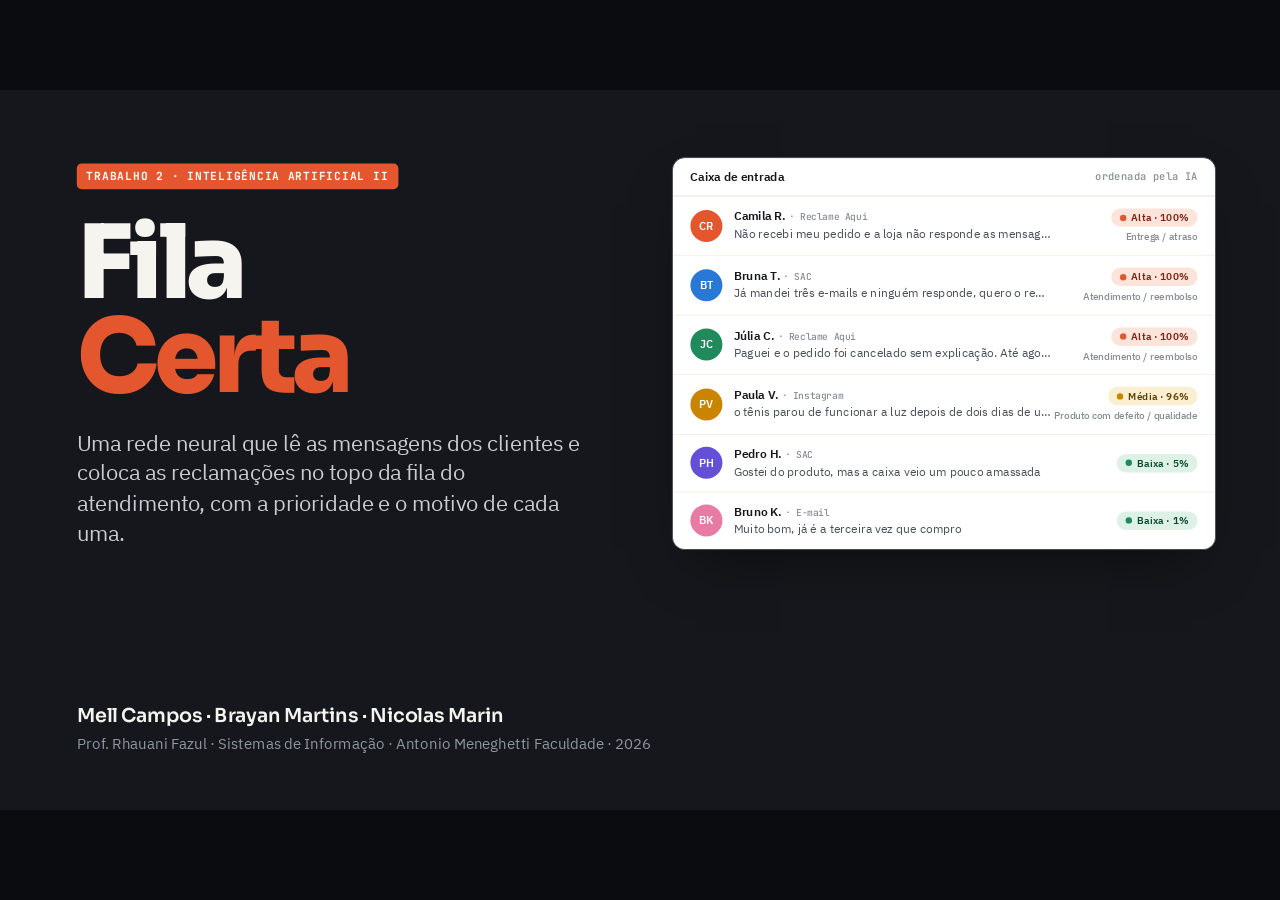
==== docs/Apresentacao_Fila_Certa.html @ 3fd7c7b4 "Tema 2: Fila Certa, triagem de reclamações de clientes com rede neural - Dados da Olist: limpeza, ED" ====
<!doctype html>
<html lang="pt-BR">
<head>
<meta charset="utf-8">
<meta name="viewport" content="width=device-width, initial-scale=1">
<title>Fila Certa - Trabalho 2 de IA II</title>
<style>
@font-face{font-family:"Sora";src:url([data-uri]) format("woff2");font-weight:400;font-style:normal;font-display:block}
@font-face{font-family:"Sora";src:url([data-uri]) format("woff2");font-weight:600;font-style:normal;font-display:block}
@font-face{font-family:"Sora";src:url([data-uri]) format("woff2");font-weight:700;font-style:normal;font-display:block}
@font-face{font-family:"Sora";src:url([data-uri]) format("woff2");font-weight:800;font-style:normal;font-display:block}
@font-face{font-family:"IBM Plex Sans";src:url([data-uri]) format("woff2");font-weight:400;font-style:normal;font-display:block}
@font-face{font-family:"IBM Plex Sans";src:url([data-uri]) format("woff2");font-weight:500;font-style:normal;font-display:block}
@font-face{font-family:"IBM Plex Sans";src:url([data-uri]) format("woff2");font-weight:600;font-style:normal;font-display:block}
@font-face{font-family:"JetBrains Mono";src:url([data-uri]) format("woff2");font-weight:500;font-style:normal;font-display:block}
@font-face{font-family:"JetBrains Mono";src:url([data-uri]) format("woff2");font-weight:700;font-style:normal;font-display:block}
:root{
  --bg:#F6F4EF;--card:#FFFFFF;--soft:#EDEAE3;--line:#E0DCD3;
  --ink:#15171C;--ink2:#1F2229;--ink3:#2E323A;--body:#4A4F57;--muted:#878C95;--onink:#F6F4EF;--mutedink:#9097A1;
  --coral:#E4572E;--coralbg:#FCE4DB;--coralink:#7A2410;
  --green:#1F8A5B;--greenbg:#DDF1E6;--greenink:#0C4A30;
  --amber:#C98500;--amberbg:#FBEFD2;--amberink:#5E3E00;
  --blue:#2A78D6;
  --head:"Sora",system-ui,sans-serif;--txt:"IBM Plex Sans",system-ui,sans-serif;--mono:"JetBrains Mono",ui-monospace,monospace;
}
*{box-sizing:border-box;margin:0;padding:0}
html,body{height:100%;background:#0B0C0F;overflow:hidden}
body{font-family:var(--txt);color:var(--ink);-webkit-font-smoothing:antialiased;cursor:default;user-select:none}
#stage{position:absolute;left:50%;top:50%;width:1600px;height:900px;transform-origin:center center}
.slide{position:absolute;inset:0;background:var(--bg);padding:66px 96px 0 96px;opacity:0;visibility:hidden;transition:opacity .3s ease,visibility 0s linear .3s;overflow:hidden}
.slide.on{opacity:1;visibility:visible;transition:opacity .3s ease}
.slide.dark{background:var(--ink);color:var(--onink)}
#bar{position:absolute;left:0;bottom:0;height:6px;z-index:6;transition:width .35s ease;background:var(--coral)}
#black{position:fixed;inset:0;background:#000;z-index:50;display:none}
#black.on{display:block}
#cron{position:absolute;right:22px;top:18px;z-index:7;font:600 13px/1 var(--mono);color:var(--muted);opacity:0;transition:opacity .3s}
#cron.on{opacity:.75} #cron.esc{color:var(--mutedink)} #cron.am{color:var(--coral);opacity:1}

.hdr{display:flex;align-items:center;gap:14px}
.sg{display:inline-grid;place-items:center;height:34px;padding:0 12px;border-radius:17px;background:var(--ink);color:var(--onink);font:700 15px/1 var(--mono)}
.dark .sg{background:var(--coral);color:#fff}
.kk{font:600 15px/1 var(--txt);letter-spacing:.18em;text-transform:uppercase;color:var(--muted)}
.dark .kk{color:var(--mutedink)}
.t{font:700 54px/1.08 var(--head);letter-spacing:-.03em;margin-top:20px;max-width:1380px}
.t em{font-style:normal;color:var(--coral)}
.sub{font:400 23px/1.45 var(--txt);color:var(--body);margin-top:14px;max-width:1200px}
.dark .sub{color:#C9CDD3}
.ft{position:absolute;left:96px;right:96px;bottom:24px;display:flex;justify-content:space-between;align-items:center;font:500 14px/1 var(--txt);color:var(--muted)}
.dark .ft{color:var(--mutedink)}
.ft .n{font:700 14px/1 var(--mono);color:var(--body)}
.dark .ft .n{color:#C5CBD3}
.ft .fala{display:inline-flex;align-items:center;gap:8px;margin-right:14px;padding:6px 10px 6px 8px;border-radius:6px;border:1px solid var(--line);color:var(--body);font:600 12px/1 var(--mono);letter-spacing:.06em;text-transform:uppercase}
.ft .fala i{width:8px;height:8px;border-radius:50%;background:var(--coral)}
.dark .ft .fala{border-color:var(--ink3);color:#C5CBD3}
.src{font:400 14px/1.4 var(--txt);color:var(--muted)}
.card{background:var(--card);border:1px solid var(--line);border-radius:14px;padding:26px 28px}
.pill{display:inline-flex;align-items:center;gap:6px;padding:5px 11px;border-radius:12px;font:600 13px/1 var(--txt);white-space:nowrap}
.p-alta{background:var(--coralbg);color:var(--coralink)} .p-media{background:var(--amberbg);color:var(--amberink)} .p-baixa{background:var(--greenbg);color:var(--greenink)}
.dot{width:8px;height:8px;border-radius:50%;display:inline-block}
.p-alta .dot{background:var(--coral)} .p-media .dot{background:var(--amber)} .p-baixa .dot{background:var(--green)}
.browser{border-radius:12px;background:#fff;border:1px solid var(--line);overflow:hidden;box-shadow:0 24px 50px -26px rgba(21,23,28,.5)}
.browser .bb{height:32px;background:var(--soft);display:flex;align-items:center;gap:7px;padding:0 12px;border-bottom:1px solid var(--line)}
.browser .bb i{width:10px;height:10px;border-radius:50%;background:#CBC6BC}
.browser .bb span{margin-left:12px;flex:1;max-width:300px;height:20px;border-radius:5px;background:#fff;font:500 11px/20px var(--mono);color:var(--muted);padding-left:9px}
.browser .vp{position:relative;background:#fff}
.browser .vp img{position:absolute;inset:0;width:100%;height:100%;object-fit:cover;object-position:top left;display:block;transition:opacity .25s}
.dark .browser{border-color:#2D333B;box-shadow:0 30px 70px -20px rgba(0,0,0,.8)}
.dark .browser .bb{background:#1E2329;border-color:#2D333B}
.dark .browser .bb i{background:#3D444D}
.dark .browser .bb span{background:#14181D;color:#8A929D}

/* caixa de entrada (capa e problema) */
.inbox{background:#fff;border-radius:16px;border:1px solid var(--line);overflow:hidden;box-shadow:0 30px 70px -30px rgba(0,0,0,.55)}
.dark .inbox{border-color:#2D333B}
.inbox .top{display:flex;justify-content:space-between;align-items:center;padding:16px 22px;border-bottom:1px solid var(--line);font:600 15px/1 var(--txt);color:var(--ink)}
.inbox .top span{font:500 13px/1 var(--mono);color:var(--muted)}
.msg{display:grid;grid-template-columns:40px minmax(0,1fr) 170px;gap:14px;align-items:center;padding:15px 22px;border-bottom:1px solid #F0EDE7;color:var(--ink)}
.msg:last-child{border-bottom:0}
.av{width:40px;height:40px;border-radius:50%;display:grid;place-items:center;font:700 14px/1 var(--txt);color:#fff}
.msg b{display:block;font:600 15px/1.2 var(--txt)}
.msg p{font:400 15px/1.35 var(--txt);color:var(--body);margin-top:3px;white-space:nowrap;overflow:hidden;text-overflow:ellipsis;max-width:400px}
.msg small{font:500 12px/1 var(--mono);color:var(--muted)}
.msg .tags{display:flex;flex-direction:column;align-items:flex-end;gap:6px}
.msg .mot{font:500 12px/1.2 var(--txt);color:var(--muted);white-space:nowrap}

/* capa */
#s-capa{padding:0}
.capa{display:grid;grid-template-columns:1fr 760px;height:100%}
.capa .esq{padding:92px 0 0 96px;position:relative}
.capa .tag{display:inline-flex;font:600 14px/1 var(--mono);letter-spacing:.12em;text-transform:uppercase;color:#fff;background:var(--coral);padding:9px 12px;border-radius:6px}
.capa h1{font:800 128px/.92 var(--head);letter-spacing:-.05em;margin-top:34px}
.capa h1 span{color:var(--coral)}
.capa .tit{font:400 27px/1.4 var(--txt);color:#C9CDD3;margin-top:28px;max-width:640px}
.capa .meta{position:absolute;left:96px;bottom:70px;display:grid;gap:9px;font:400 19px/1.3 var(--txt);color:var(--mutedink)}
.capa .meta b{font:600 24px/1.2 var(--head);color:var(--onink);letter-spacing:-.01em}
.capa .dir{padding:84px 80px 0 0}

/* problema */
.prob{display:grid;grid-template-columns:1fr 520px;gap:34px;margin-top:30px}
.big{display:grid;grid-template-columns:1fr 1fr;gap:16px}
.bign{border-radius:14px;padding:20px 26px}
.bign small{font:600 14px/1 var(--mono);letter-spacing:.1em;text-transform:uppercase}
.bign b{display:block;font:700 72px/.95 var(--head);letter-spacing:-.05em;margin-top:12px}
.bign span{display:block;font:400 18px/1.4 var(--txt);margin-top:8px}
.bign.ok{background:var(--card);border:1px solid var(--line)} .bign.ok small{color:var(--green)} .bign.ok span{color:var(--body)}
.bign.ruim{background:var(--ink);color:var(--onink)} .bign.ruim small{color:#FF9A7A} .bign.ruim b{color:#FF7A52} .bign.ruim span{color:#C9CDD3}
.dores{display:grid;gap:10px;margin-top:12px}
.dores .r{display:grid;grid-template-columns:44px 1fr;gap:14px;align-items:start;background:var(--card);border:1px solid var(--line);border-radius:12px;padding:13px 20px}
.dores .r i{font:700 22px/1 var(--mono);font-style:normal;color:#C4BEB2;padding-top:3px}
.dores .r b{display:block;font:600 22px/1.2 var(--head);letter-spacing:-.01em}
.dores .r span{display:block;font:400 17px/1.35 var(--txt);color:var(--body);margin-top:3px}

/* solucao */
.sol{display:grid;grid-template-columns:repeat(4,1fr);gap:16px;margin-top:44px}
.sol .s{background:var(--card);border:1px solid var(--line);border-radius:14px;padding:26px 24px 28px;position:relative}
.sol .s small{font:700 14px/1 var(--mono);color:var(--coral)}
.sol .s b{display:block;font:700 28px/1.12 var(--head);letter-spacing:-.02em;margin-top:14px}
.sol .s span{display:block;font:400 18px/1.4 var(--txt);color:var(--body);margin-top:10px}
.sol .s .ex{margin-top:16px;font:500 15px/1.3 var(--mono);color:var(--ink);background:var(--soft);border-radius:8px;padding:10px 12px}
.proxy{margin-top:22px;display:grid;grid-template-columns:auto 1fr;gap:26px;align-items:center;background:var(--ink);color:var(--onink);border-radius:14px;padding:26px 32px}
.proxy small{font:600 13px/1.2 var(--mono);letter-spacing:.12em;text-transform:uppercase;color:#FF9A7A;max-width:190px;display:block}
.proxy p{font:400 21px/1.45 var(--txt);color:#D6D9DE}
.proxy p strong{color:#fff;font-weight:600}

/* como funciona */
.flow{display:grid;grid-template-columns:repeat(5,1fr);gap:0;margin-top:40px;align-items:stretch}
.flow .f{background:var(--card);border:1px solid var(--line);border-radius:14px;padding:20px 20px;margin-right:28px;position:relative}
.flow .f:last-child{margin-right:0}
.flow .f:not(:last-child):after{content:"";position:absolute;right:-22px;top:50%;width:16px;height:16px;border-top:3px solid var(--ink);border-right:3px solid var(--ink);transform:translateY(-50%) rotate(45deg)}
.flow .f small{font:600 12px/1 var(--mono);letter-spacing:.1em;text-transform:uppercase;color:var(--muted)}
.flow .f b{display:block;font:700 22px/1.15 var(--head);margin-top:10px;letter-spacing:-.01em}
.flow .f code{display:block;font:500 14px/1.45 var(--mono);color:var(--body);margin-top:10px;word-break:break-word}
.flow .f.rede{background:var(--ink);color:var(--onink);border-color:var(--ink)}
.flow .f.rede small{color:#FF9A7A} .flow .f.rede code{color:#C9CDD3}
.como2{display:grid;grid-template-columns:1fr 1fr;gap:18px;margin-top:22px}
.como2 .card b{font:700 22px/1.2 var(--head);letter-spacing:-.01em}
.como2 ul{list-style:none;margin-top:12px;display:grid;gap:8px}
.como2 li{font:400 18px/1.4 var(--txt);color:var(--body);padding-left:20px;position:relative}
.como2 li:before{content:"";position:absolute;left:2px;top:10px;width:7px;height:7px;border-radius:50%;background:var(--coral)}
.como2 li strong{color:var(--ink);font-weight:600}
.funil{display:grid;gap:7px;margin-top:12px}
.funil div{display:grid;grid-template-columns:120px 1fr;gap:14px;align-items:center;font:400 17px/1.3 var(--txt);color:var(--body)}
.funil div b{font:700 20px/1 var(--mono);color:var(--ink);text-align:right}

/* demo */
.demo{display:grid;grid-template-columns:400px 1fr;gap:40px;margin-top:26px}
.passos{list-style:none;display:grid;gap:10px;align-content:start}
.passos li{border-radius:12px;padding:14px 18px;background:var(--ink2);color:#9AA1AB;border:1px solid var(--ink3);transition:all .2s}
.passos li b{display:block;font:600 20px/1.2 var(--head);color:#C9CDD3}
.passos li span{display:block;font:400 15px/1.4 var(--txt);margin-top:5px}
.passos li.on{background:var(--onink);color:var(--body);border-color:var(--onink)}
.passos li.on b{color:var(--ink)}
.passos li.feito{opacity:.55}
.demo .browser .vp{height:560px}
.demo .browser .vp img{opacity:0}
.demo .browser .vp img.on{opacity:1}
.planob{margin-top:14px;font:500 13px/1.4 var(--mono);color:var(--mutedink)}

/* resultados */
.res{display:grid;grid-template-columns:1fr 520px;gap:34px;margin-top:36px}
table.tb{width:100%;border-collapse:separate;border-spacing:0;background:var(--card);border:1px solid var(--line);border-radius:14px;overflow:hidden}
.tb th{font:600 14px/1.2 var(--txt);color:var(--muted);text-align:right;padding:16px 18px;border-bottom:1px solid var(--line);text-transform:uppercase;letter-spacing:.06em}
.tb th:first-child,.tb td:first-child{text-align:left}
.tb td{font:500 22px/1.2 var(--mono);text-align:right;padding:18px 18px;border-bottom:1px solid #F0EDE7}
.tb td:first-child{font:600 20px/1.2 var(--txt)}
.tb td small{display:block;font:400 14px/1.3 var(--txt);color:var(--muted);margin-top:3px}
.tb tr:last-child td{border-bottom:0}
.tb tr.rede td{background:#FFF8F5}
.honesto{margin-top:16px;background:var(--amberbg);border-radius:12px;padding:18px 22px;border-left:5px solid var(--amber)}
.honesto b{display:block;font:600 21px/1.3 var(--head);color:var(--amberink)}
.honesto span{display:block;font:400 17px/1.45 var(--txt);color:#6E5A2C;margin-top:5px}
.faixas{display:grid;gap:12px}
.fx{display:grid;grid-template-columns:110px 1fr;gap:16px;align-items:center;background:var(--card);border:1px solid var(--line);border-radius:12px;padding:16px 20px}
.fx .pill{font-size:15px;justify-content:center}
.fx .bar{height:14px;border-radius:7px;background:var(--soft);overflow:hidden;margin-top:8px}
.fx .bar i{display:block;height:100%;border-radius:7px}
.fx p{font:400 16px/1.35 var(--txt);color:var(--body)}
.fx p strong{font:700 17px/1 var(--mono);color:var(--ink)}
.erro{background:var(--card);border:1px solid var(--line);border-radius:12px;padding:18px 20px}
.erro small{font:600 12px/1 var(--mono);letter-spacing:.1em;text-transform:uppercase;color:var(--muted)}
.erro q{display:block;font:500 18px/1.4 var(--txt);color:var(--ink);margin-top:8px;quotes:"“" "”"}
.erro span{display:block;font:400 15px/1.4 var(--txt);color:var(--body);margin-top:6px}

/* valor */
.val{display:grid;grid-template-columns:560px 1fr;gap:36px;margin-top:38px}
.hero{background:var(--ink);color:var(--onink);border-radius:16px;padding:26px 32px}
.hero small{font:600 14px/1.3 var(--mono);letter-spacing:.1em;text-transform:uppercase;color:#FF9A7A}
.hero .nn{display:flex;align-items:baseline;gap:18px;margin-top:14px}
.hero .nn b{font:700 84px/.9 var(--head);letter-spacing:-.05em}
.hero .nn span{font:400 22px/1.3 var(--txt);color:#C9CDD3}
.hero .nn.sec b{font-size:56px;color:#FF7A52}
.hero p{font:400 18px/1.45 var(--txt);color:#C9CDD3;margin-top:16px}
.mots{display:grid;gap:10px}
.mt{display:grid;grid-template-columns:310px 1fr 60px;gap:16px;align-items:center;font:500 18px/1.2 var(--txt)}
.mt .bar{height:22px;border-radius:5px;background:var(--soft);overflow:hidden}
.mt .bar i{display:block;height:100%;background:var(--coral);border-radius:5px}
.mt.outros .bar i{background:#B9B3A7}
.mt b{font:700 18px/1 var(--mono);text-align:right}
.prova{margin-top:20px;background:var(--greenbg);border-left:5px solid var(--green);border-radius:12px;padding:18px 22px}
.prova b{display:block;font:600 21px/1.3 var(--head);color:var(--greenink)}
.prova span{display:block;font:400 17px/1.45 var(--txt);color:#2A5E47;margin-top:5px}
.quem{display:grid;grid-template-columns:repeat(3,1fr);gap:12px;margin-top:14px}
.quem div{background:var(--card);border:1px solid var(--line);border-radius:12px;padding:12px 16px}
.quem b{display:block;font:600 18px/1.2 var(--head)}
.quem span{display:block;font:400 15px/1.4 var(--txt);color:var(--body);margin-top:5px}

/* futuro */
.fut{display:grid;grid-template-columns:1fr 1fr;gap:26px;margin-top:40px}
.fut h3{font:700 24px/1.2 var(--head);letter-spacing:-.01em;margin-bottom:14px}
.lst{display:grid;gap:10px}
.lst>div{display:grid;grid-template-columns:36px 1fr;gap:14px;background:var(--card);border:1px solid var(--line);border-radius:12px;padding:14px 20px}
.lst i{font:700 18px/1.3 var(--mono);font-style:normal;color:var(--coral)}
.lst.lim i{color:var(--muted)}
.lst b{display:block;font:600 19px/1.25 var(--txt)}
.lst span{display:block;font:400 16px/1.4 var(--txt);color:var(--body);margin-top:3px}

/* final */
#s-final{display:grid;grid-template-columns:1fr 360px;gap:60px;align-items:center;padding:0 96px}
#s-final h2{font:800 96px/.95 var(--head);letter-spacing:-.05em}
#s-final h2 span{color:var(--coral)}
#s-final p{font:400 26px/1.45 var(--txt);color:#C9CDD3;margin-top:28px;max-width:860px}
#s-final .qr{background:#fff;border-radius:16px;padding:22px}
#s-final .qr svg{width:100%;height:auto;display:block}
#s-final .qr small{display:block;text-align:center;font:600 14px/1.3 var(--mono);color:var(--ink);margin-top:10px}

@media print{
  html,body{overflow:visible;height:auto;background:#fff}
  #stage{position:static;transform:none!important;width:1600px;height:auto}
  .slide{position:relative;opacity:1!important;visibility:visible!important;width:1600px;height:900px;page-break-after:always;break-after:page;transition:none}
  #bar,#black,#cron{display:none!important}
  .demo .browser .vp img[data-shot="0"]{opacity:1}
  *{-webkit-print-color-adjust:exact;print-color-adjust:exact}
}
</style>
</head>
<body>
<div id="stage">

<!-- CAPA -->
<section class="slide dark" id="s-capa">
  <div class="capa">
    <div class="esq">
      <span class="tag">Trabalho 2 · Inteligência Artificial II</span>
      <h1>Fila<br><span>Certa</span></h1>
      <p class="tit">Uma rede neural que lê as mensagens dos clientes e coloca as reclamações no topo da fila do atendimento, com a prioridade e o motivo de cada uma.</p>
      <div class="meta">
        <b>Mell Campos · Brayan Martins · Nicolas Marin</b>
        <span>Prof. Rhauani Fazul · Sistemas de Informação · Antonio Meneghetti Faculdade · 2026</span>
      </div>
    </div>
    <div class="dir">
      <div class="inbox">
        <div class="top">Caixa de entrada <span>ordenada pela IA</span></div>
        <div class="msg"><span class="av" style="background:#E4572E">CR</span><div><b>Camila R. <small>· Reclame Aqui</small></b><p>Não recebi meu pedido e a loja não responde as mensagens</p></div><div class="tags"><span class="pill p-alta"><i class="dot"></i>Alta · 100%</span><span class="mot">Entrega / atraso</span></div></div>
<div class="msg"><span class="av" style="background:#2A78D6">BT</span><div><b>Bruna T. <small>· SAC</small></b><p>Já mandei três e-mails e ninguém responde, quero o reembolso do meu dinheiro</p></div><div class="tags"><span class="pill p-alta"><i class="dot"></i>Alta · 100%</span><span class="mot">Atendimento / reembolso</span></div></div>
<div class="msg"><span class="av" style="background:#1F8A5B">JC</span><div><b>Júlia C. <small>· Reclame Aqui</small></b><p>Paguei e o pedido foi cancelado sem explicação. Até agora não estornaram.</p></div><div class="tags"><span class="pill p-alta"><i class="dot"></i>Alta · 100%</span><span class="mot">Atendimento / reembolso</span></div></div>
<div class="msg"><span class="av" style="background:#C98500">PV</span><div><b>Paula V. <small>· Instagram</small></b><p>o tênis parou de funcionar a luz depois de dois dias de uso</p></div><div class="tags"><span class="pill p-media"><i class="dot"></i>Média · 96%</span><span class="mot">Produto com defeito / qualidade</span></div></div>
<div class="msg"><span class="av" style="background:#6250D6">PH</span><div><b>Pedro H. <small>· SAC</small></b><p>Gostei do produto, mas a caixa veio um pouco amassada</p></div><div class="tags"><span class="pill p-baixa"><i class="dot"></i>Baixa · 5%</span></div></div>
<div class="msg"><span class="av" style="background:#E87BA4">BK</span><div><b>Bruno K. <small>· E-mail</small></b><p>Muito bom, já é a terceira vez que compro</p></div><div class="tags"><span class="pill p-baixa"><i class="dot"></i>Baixa · 1%</span></div></div>
      </div>
    </div>
  </div>
</section>

<!-- 01 PROBLEMA -->
<section class="slide" id="s-problema">
  <div class="hdr"><span class="sg">01</span><span class="kk">O problema</span></div>
  <h2 class="t">Centenas de mensagens por dia. <em>A reclamação some no meio.</em></h2>
  <div class="prob">
    <div>
      <div class="big">
        <div class="bign ok"><small>Entrega no prazo</small><b>9,6%</b><span>dos clientes reclamam (nota 1 ou 2)</span></div>
        <div class="bign ruim"><small>Entrega atrasada</small><b>63%</b><span>dos clientes reclamam: <strong style="color:#fff">6,6× mais</strong></span></div>
      </div>
      <div class="dores">
        <div class="r"><i>01</i><div><b>Ninguém lê tudo na hora</b><span>Avaliações, WhatsApp, e-mail, Instagram: o "não chegou" fica no meio de centenas de "amei, recomendo".</span></div></div>
        <div class="r"><i>02</i><div><b>Resposta lenta = cliente perdido</b><span>Quem esperou o pedido e não teve resposta não volta a comprar e ainda avalia mal a loja em público.</span></div></div>
        <div class="r"><i>03</i><div><b>O lojista não vê a causa</b><span>Sem ler tudo, não dá para saber se o problema é a transportadora, o fornecedor ou o anúncio.</span></div></div>
      </div>
    </div>
    <div class="card" style="padding:26px 28px">
      <b style="font:700 22px/1.2 var(--head)">Dados reais da Olist</b>
      <p class="src" style="font-size:16px;margin-top:6px">marketplace brasileiro de pequenos lojistas · 100 mil pedidos (2016-2018)</p>
      <div class="funil" style="margin-top:22px">
        <div><b>100.000</b><span>avaliações de pedidos</span></div>
        <div><b>15.093</b><span>com nota 1 ou 2 (reclamação)</span></div>
        <div><b>41.726</b><span>com comentário em texto</span></div>
        <div><b>78%</b><span>de reclamação quando o pedido nem chega</span></div>
      </div>
      <p style="font:400 18px/1.45 var(--txt);color:var(--body);margin-top:24px">Quando a entrega falha, o cliente <strong style="color:var(--ink)">escreve</strong>. É exatamente essa mensagem que precisa de resposta rápida.</p>
    </div>
  </div>
  <div class="ft"><span><span class="fala"><i></i>Mell</span>Fonte: Olist, tabelas de avaliações e pedidos</span><span class="n"></span></div>
</section>

<!-- 02 SOLUCAO -->
<section class="slide" id="s-solucao">
  <div class="hdr"><span class="sg">02</span><span class="kk">A solução</span></div>
  <h2 class="t">Cole a mensagem. A IA diz <em>se é reclamação, a urgência e o motivo.</em></h2>
  <div class="sol">
    <div class="s"><small>ENTRADA</small><b>Mensagem do cliente</b><span>De qualquer canal: avaliação, WhatsApp, e-mail, rede social.</span><div class="ex">"comprei faz 15 dias e não chegou"</div></div>
    <div class="s"><small>1 · REDE NEURAL</small><b>É reclamação?</b><span>Probabilidade calculada por uma rede treinada do zero com 22 mil comentários.</span><div class="ex">reclamação: 99%</div></div>
    <div class="s"><small>2 · PRIORIDADE</small><b>Quem responder primeiro</b><span>Alta, média ou baixa, com faixas calibradas nos dados.</span><div class="ex" style="background:none;padding:0"><span class="pill p-alta" style="font-size:16px;padding:9px 14px"><i class="dot"></i>Alta</span></div></div>
    <div class="s"><small>3 · MOTIVO</small><b>Qual o problema</b><span>Entrega, defeito, produto errado, pedido incompleto ou atendimento.</span><div class="ex">Entrega / atraso</div></div>
  </div>
  <div class="proxy">
    <small>"Mas o cliente já não deu a nota?"</small>
    <p>No Olist, sim, e por isso a <strong>nota serve só para ensinar a rede</strong> (1-2 = reclamação, 4-5 = não). O uso real é nas mensagens que <strong>chegam sem nota</strong>: SAC, WhatsApp, e-mail, Instagram, Reclame Aqui.</p>
  </div>
  <div class="ft"><span><span class="fala"><i></i>Mell</span>Também analisa um lote inteiro (CSV) e mostra o resumo dos problemas</span><span class="n"></span></div>
</section>

<!-- 03 COMO FUNCIONA -->
<section class="slide" id="s-como">
  <div class="hdr"><span class="sg">03</span><span class="kk">Como funciona</span></div>
  <h2 class="t">Uma rede neural própria, <em>treinada do zero</em> em português</h2>
  <div class="flow">
    <div class="f"><small>Texto</small><b>Normalizar</b><code>"Não recebi!!"<br>→ nao recebi</code></div>
    <div class="f"><small>Vocabulário</small><b>Palavras viram números</b><code>[3583, 4533, 0, 0…]<br>5.585 palavras</code></div>
    <div class="f"><small>Embedding</small><b>Números viram vetores</b><code>100 dimensões, aprendidas no treino</code></div>
    <div class="f rede"><small>Rede BiLSTM</small><b>Lê a frase</b><code>BiLSTM: lê nos dois sentidos<br>+ pooling máx. e média</code></div>
    <div class="f"><small>Saída</small><b>Probabilidade</b><code>sigmoide → 1,00<br>→ prioridade + motivo</code></div>
  </div>
  <div class="como2">
    <div class="card">
      <b>Decisões que dá para defender</b>
      <ul>
        <li><strong>"Não" é mantido:</strong> a negação muda o sentido ("chegou" ≠ "não chegou").</li>
        <li><strong>Peso de classe na perda:</strong> reclamações são 1/3 da base; sem o peso, a rede erra mais justo nelas.</li>
        <li><strong>Early stopping:</strong> para quando a validação para de melhorar (evita decorar o treino).</li>
        <li><strong>F1 e recall da reclamação</strong> como métrica: é a classe que o negócio quer achar.</li>
      </ul>
    </div>
    <div class="card">
      <b>Dados: sem vazamento</b>
      <div class="funil">
        <div><b>41.726</b><span>avaliações com texto</span></div>
        <div><b>37.770</b><span>sem a nota 3 (neutra: F1 0,27 num teste com 3 classes)</span></div>
        <div><b>30.977</b><span>sem textos duplicados ("muito bom" ×598)</span></div>
        <div><b>70/15/15</b><span>treino / validação / teste, que só é aberto no final</span></div>
      </div>
    </div>
  </div>
  <div class="ft"><span><span class="fala"><i></i>Nicolas</span>Comparamos BiLSTM e CNN 1D; a escolha foi pela validação</span><span class="n"></span></div>
</section>

<!-- 04 DEMO -->
<section class="slide dark" id="s-demo" data-steps="3">
  <div class="hdr"><span class="sg">04</span><span class="kk">Demonstração</span></div>
  <h2 class="t">O app funcionando</h2>
  <div class="demo">
    <ol class="passos">
      <li><b>Reclamação clara</b><span>"Comprei faz duas semanas e até agora não chegou…" → alta, entrega</span></li>
      <li><b>Elogio</b><span>"Produto excelente, chegou antes do prazo…" → baixa</span></li>
      <li><b>Caso misto</b><span>"O produto é bonito, mas… a cor é diferente" → média, e mostra as palavras que pesaram</span></li>
      <li><b>Lote de mensagens</b><span>CSV de WhatsApp, e-mail e Reclame Aqui → fila ordenada + motivos</span></li>
    </ol>
    <div>
      <div class="browser"><div class="bb"><i></i><i></i><i></i><span>127.0.0.1:7860</span></div><div class="vp">
        <img data-shot="0" src="[data-uri]" alt=""><img data-shot="1" src="[data-uri]" alt=""><img data-shot="2" src="[data-uri]" alt=""><img data-shot="3" src="[data-uri]" alt="">
      </div></div>
      <p class="planob">Plano B: se a demo ao vivo falhar, estes prints são o app real (setas avançam os passos)</p>
    </div>
  </div>
  <div class="ft"><span><span class="fala"><i></i>Brayan</span>python app.py</span><span class="n"></span></div>
</section>

<!-- 05 RESULTADOS -->
<section class="slide" id="s-resultados">
  <div class="hdr"><span class="sg">05</span><span class="kk">Resultados</span></div>
  <h2 class="t">Acerta <em>92% das reclamações</em> em comentários nunca vistos</h2>
  <div class="res">
    <div>
      <table class="tb">
        <tr><th>Teste (4.647 comentários)</th><th>F1</th><th>Recall</th><th>Precisão</th><th>Acurácia</th></tr>
        <tr class="rede"><td>Rede BiLSTM <small>escolhida pela validação</small></td><td>0,897</td><td>0,927</td><td>0,868</td><td>0,927</td></tr>
<tr class=""><td>Rede CNN 1D <small>comparação</small></td><td>0,895</td><td>0,931</td><td>0,862</td><td>0,925</td></tr>
<tr class=""><td>Baseline (TF-IDF + LR) <small>régua clássica</small></td><td>0,898</td><td>0,941</td><td>0,860</td><td>0,927</td></tr>
      </table>
      <div class="honesto"><b>Honestamente: a rede empata com o baseline clássico.</b><span>Os comentários são curtos (mediana de 11 palavras) e "não recebi" já é um bigrama no TF-IDF. Muitos erros vêm do rótulo, não da leitura: o cliente elogia e dá nota 1.</span></div>
    </div>
    <div>
      <div class="erro"><small>Erro analisado</small><q>Não foi entregue o meu pedido</q><span>Nota 5, então conta como erro da rede (ela disse 100% reclamação). Mas a rede está certa: muitos “erros” são o cliente contradizendo a própria nota.</span></div>
      <div class="erro" style="margin-top:12px"><small>Onde a rede ganha</small><q>Pelo valor dele eu esperava um produto melhor.</q><span>Nota 2. Sem nenhuma palavra negativa óbvia, a rede dá 81% de reclamação; o TF-IDF fica em 47% e erra.</span></div>
    </div>
  </div>
  <div class="ft"><span><span class="fala"><i></i>Nicolas</span>Redes: média de 3 sementes · limiar 0,5 · detalhes em results/</span><span class="n"></span></div>
</section>

<!-- 06 VALOR -->
<section class="slide" id="s-valor">
  <div class="hdr"><span class="sg">06</span><span class="kk">Valor gerado</span></div>
  <h2 class="t">Lendo só a faixa alta, a equipe acha <em>57% das reclamações</em></h2>
  <div class="val">
    <div>
      <div class="hero">
        <small>Prioridade alta</small>
        <div class="nn"><b>21%</b><span>das mensagens<br>para ler primeiro</span></div>
        <div class="nn sec"><b>95%</b><span>delas são reclamações<br>de verdade</span></div>
        <p>Na faixa baixa (59% das mensagens), só 2,2% são reclamação. Essas podem receber um agradecimento automático.</p>
      </div>
      <div class="quem">
        <div><b>Atendimento</b><span>responde primeiro quem está insatisfeito</span></div>
        <div><b>Lojista</b><span>vê o problema que mais se repete</span></div>
        <div><b>Cliente</b><span>resposta mais rápida, menos avaliação ruim</span></div>
      </div>
    </div>
    <div>
      <b style="font:700 22px/1.2 var(--head)">Motivo das reclamações detectadas (teste)</b>
      <div class="mots" style="margin-top:18px"><div class="mt"><span>Entrega / atraso</span><div class="bar"><i style="width:100.0%"></i></div><b>48%</b></div>
<div class="mt"><span>Pedido incompleto</span><div class="bar"><i style="width:25.5%"></i></div><b>12%</b></div>
<div class="mt outros"><span>Outros / não identificado</span><div class="bar"><i style="width:25.0%"></i></div><b>12%</b></div>
<div class="mt"><span>Produto diferente / errado</span><div class="bar"><i style="width:24.0%"></i></div><b>12%</b></div>
<div class="mt"><span>Atendimento / reembolso</span><div class="bar"><i style="width:16.7%"></i></div><b>8%</b></div>
<div class="mt"><span>Produto com defeito / qualidade</span><div class="bar"><i style="width:15.7%"></i></div><b>8%</b></div></div>
      <div class="prova"><b>Conferido com dado independente</b><span>Nas mensagens classificadas como "Entrega / atraso", 59% dos pedidos de fato atrasaram ou não chegaram, contra 17% nos outros motivos. O texto não sabe disso; a tabela de pedidos sabe.</span></div>
    </div>
  </div>
  <div class="ft"><span><span class="fala"><i></i>Brayan</span>Faixas definidas na validação: alta reúne ≥ 95% de reclamações; baixa, ≤ 2%</span><span class="n"></span></div>
</section>

<!-- 07 FUTURO -->
<section class="slide" id="s-futuro">
  <div class="hdr"><span class="sg">07</span><span class="kk">Impacto e próximos passos</span></div>
  <h2 class="t">De avaliação de e-commerce para <em>qualquer canal de atendimento</em></h2>
  <div class="fut">
    <div>
      <h3>Próximos passos</h3>
      <div class="lst">
        <div><i>1</i><div><b>Validar no WhatsApp e no SAC de um lojista real</b><span>anotar ~500 mensagens e medir o F1 lá</span></div></div>
        <div><i>2</i><div><b>Integração com a caixa de entrada</b><span>e-mail e WhatsApp Business API devolvendo a fila priorizada</span></div></div>
        <div><i>3</i><div><b>Modelo pré-treinado em português (BERTimbau)</b><span>comparar com a rede do zero</span></div></div>
        <div><i>4</i><div><b>Motivo aprendido e classe neutra</b><span>rotular uma amostra e trocar as regras por um classificador</span></div></div>
      </div>
    </div>
    <div>
      <h3>Limitações (assumidas)</h3>
      <div class="lst lim">
        <div><i>!</i><div><b>A nota é um proxy</b><span>às vezes texto e nota contam histórias diferentes</span></div></div>
        <div><i>!</i><div><b>Treinado em e-commerce (2016-2018)</b><span>gírias, emojis e áudio do WhatsApp são outro mundo</span></div></div>
        <div><i>!</i><div><b>Só 42% dos clientes escrevem</b><span>a amostra não representa todos</span></div></div>
        <div><i>!</i><div><b>Motivo por regras</b><span>12% das reclamações caem em "Outros"</span></div></div>
      </div>
    </div>
  </div>
  <div class="ft"><span><span class="fala"><i></i>Mell</span>Mesmo pipeline serve para qualquer loja: só retreinar com as mensagens dela</span><span class="n"></span></div>
</section>

<!-- FINAL -->
<section class="slide dark" id="s-final" data-final>
  <div>
    <div class="hdr"><span class="sg">Fila Certa</span><span class="kk">Obrigado</span></div>
    <h2 style="margin-top:30px">A reclamação certa,<br><span>no topo da fila.</span></h2>
    <p>Rede neural própria em PyTorch, app funcional em Gradio e código aberto, com o caminho completo do dado à decisão.</p>
    <p style="font-size:20px;color:var(--mutedink);margin-top:18px">Mell Campos · Brayan Martins · Nicolas Marin</p>
  </div>
  <div class="qr">
<svg version="1.1" viewBox="0 0 31 31" xmlns="http://www.w3.org/2000/svg"><path d="M1,1H2V2H1zM2,1H3V2H2zM3,1H4V2H3zM4,1H5V2H4zM5,1H6V2H5zM6,1H7V2H6zM7,1H8V2H7zM10,1H11V2H10zM11,1H12V2H11zM12,1H13V2H12zM15,1H16V2H15zM18,1H19V2H18zM19,1H20V2H19zM20,1H21V2H20zM23,1H24V2H23zM24,1H25V2H24zM25,1H26V2H25zM26,1H27V2H26zM27,1H28V2H27zM28,1H29V2H28zM29,1H30V2H29zM1,2H2V3H1zM7,2H8V3H7zM10,2H11V3H10zM16,2H17V3H16zM18,2H19V3H18zM19,2H20V3H19zM23,2H24V3H23zM29,2H30V3H29zM1,3H2V4H1zM3,3H4V4H3zM4,3H5V4H4zM5,3H6V4H5zM7,3H8V4H7zM11,3H12V4H11zM13,3H14V4H13zM15,3H16V4H15zM17,3H18V4H17zM18,3H19V4H18zM19,3H20V4H19zM21,3H22V4H21zM23,3H24V4H23zM25,3H26V4H25zM26,3H27V4H26zM27,3H28V4H27zM29,3H30V4H29zM1,4H2V5H1zM3,4H4V5H3zM4,4H5V5H4zM5,4H6V5H5zM7,4H8V5H7zM10,4H11V5H10zM12,4H13V5H12zM19,4H20V5H19zM23,4H24V5H23zM25,4H26V5H25zM26,4H27V5H26zM27,4H28V5H27zM29,4H30V5H29zM1,5H2V6H1zM3,5H4V6H3zM4,5H5V6H4zM5,5H6V6H5zM7,5H8V6H7zM10,5H11V6H10zM13,5H14V6H13zM14,5H15V6H14zM17,5H18V6H17zM19,5H20V6H19zM23,5H24V6H23zM25,5H26V6H25zM26,5H27V6H26zM27,5H28V6H27zM29,5H30V6H29zM1,6H2V7H1zM7,6H8V7H7zM9,6H10V7H9zM10,6H11V7H10zM15,6H16V7H15zM16,6H17V7H16zM17,6H18V7H17zM18,6H19V7H18zM20,6H21V7H20zM23,6H24V7H23zM29,6H30V7H29zM1,7H2V8H1zM2,7H3V8H2zM3,7H4V8H3zM4,7H5V8H4zM5,7H6V8H5zM6,7H7V8H6zM7,7H8V8H7zM9,7H10V8H9zM11,7H12V8H11zM13,7H14V8H13zM15,7H16V8H15zM17,7H18V8H17zM19,7H20V8H19zM21,7H22V8H21zM23,7H24V8H23zM24,7H25V8H24zM25,7H26V8H25zM26,7H27V8H26zM27,7H28V8H27zM28,7H29V8H28zM29,7H30V8H29zM11,8H12V9H11zM12,8H13V9H12zM16,8H17V9H16zM18,8H19V9H18zM19,8H20V9H19zM21,8H22V9H21zM1,9H2V10H1zM4,9H5V10H4zM6,9H7V10H6zM7,9H8V10H7zM9,9H10V10H9zM11,9H12V10H11zM13,9H14V10H13zM16,9H17V10H16zM17,9H18V10H17zM22,9H23V10H22zM24,9H25V10H24zM1,10H2V11H1zM4,10H5V11H4zM5,10H6V11H5zM6,10H7V11H6zM8,10H9V11H8zM13,10H14V11H13zM18,10H19V11H18zM19,10H20V11H19zM21,10H22V11H21zM23,10H24V11H23zM26,10H27V11H26zM29,10H30V11H29zM2,11H3V12H2zM3,11H4V12H3zM6,11H7V12H6zM7,11H8V12H7zM8,11H9V12H8zM9,11H10V12H9zM12,11H13V12H12zM17,11H18V12H17zM18,11H19V12H18zM19,11H20V12H19zM20,11H21V12H20zM22,11H23V12H22zM25,11H26V12H25zM26,11H27V12H26zM27,11H28V12H27zM28,11H29V12H28zM2,12H3V13H2zM3,12H4V13H3zM4,12H5V13H4zM5,12H6V13H5zM11,12H12V13H11zM13,12H14V13H13zM15,12H16V13H15zM17,12H18V13H17zM19,12H20V13H19zM20,12H21V13H20zM25,12H26V13H25zM27,12H28V13H27zM28,12H29V13H28zM2,13H3V14H2zM4,13H5V14H4zM5,13H6V14H5zM6,13H7V14H6zM7,13H8V14H7zM9,13H10V14H9zM11,13H12V14H11zM12,13H13V14H12zM16,13H17V14H16zM17,13H18V14H17zM18,13H19V14H18zM19,13H20V14H19zM20,13H21V14H20zM21,13H22V14H21zM22,13H23V14H22zM23,13H24V14H23zM26,13H27V14H26zM28,13H29V14H28zM29,13H30V14H29zM4,14H5V15H4zM8,14H9V15H8zM9,14H10V15H9zM10,14H11V15H10zM12,14H13V15H12zM20,14H21V15H20zM21,14H22V15H21zM22,14H23V15H22zM1,15H2V16H1zM2,15H3V16H2zM3,15H4V16H3zM4,15H5V16H4zM6,15H7V16H6zM7,15H8V16H7zM9,15H10V16H9zM10,15H11V16H10zM12,15H13V16H12zM13,15H14V16H13zM17,15H18V16H17zM21,15H22V16H21zM23,15H24V16H23zM24,15H25V16H24zM25,15H26V16H25zM26,15H27V16H26zM27,15H28V16H27zM28,15H29V16H28zM29,15H30V16H29zM2,16H3V17H2zM9,16H10V17H9zM12,16H13V17H12zM13,16H14V17H13zM14,16H15V17H14zM15,16H16V17H15zM16,16H17V17H16zM18,16H19V17H18zM19,16H20V17H19zM21,16H22V17H21zM22,16H23V17H22zM23,16H24V17H23zM26,16H27V17H26zM28,16H29V17H28zM2,17H3V18H2zM7,17H8V18H7zM8,17H9V18H8zM9,17H10V18H9zM14,17H15V18H14zM15,17H16V18H15zM16,17H17V18H16zM21,17H22V18H21zM24,17H25V18H24zM28,17H29V18H28zM2,18H3V19H2zM4,18H5V19H4zM5,18H6V19H5zM6,18H7V19H6zM8,18H9V19H8zM9,18H10V19H9zM11,18H12V19H11zM17,18H18V19H17zM19,18H20V19H19zM21,18H22V19H21zM22,18H23V19H22zM23,18H24V19H23zM24,18H25V19H24zM26,18H27V19H26zM29,18H30V19H29zM1,19H2V20H1zM4,19H5V20H4zM5,19H6V20H5zM6,19H7V20H6zM7,19H8V20H7zM10,19H11V20H10zM11,19H12V20H11zM13,19H14V20H13zM14,19H15V20H14zM17,19H18V20H17zM22,19H23V20H22zM24,19H25V20H24zM25,19H26V20H25zM28,19H29V20H28zM29,19H30V20H29zM5,20H6V21H5zM6,20H7V21H6zM10,20H11V21H10zM14,20H15V21H14zM16,20H17V21H16zM18,20H19V21H18zM21,20H22V21H21zM22,20H23V21H22zM24,20H25V21H24zM25,20H26V21H25zM28,20H29V21H28zM29,20H30V21H29zM1,21H2V22H1zM3,21H4V22H3zM4,21H5V22H4zM5,21H6V22H5zM6,21H7V22H6zM7,21H8V22H7zM9,21H10V22H9zM13,21H14V22H13zM15,21H16V22H15zM16,21H17V22H16zM17,21H18V22H17zM20,21H21V22H20zM21,21H22V22H21zM22,21H23V22H22zM23,21H24V22H23zM24,21H25V22H24zM25,21H26V22H25zM27,21H28V22H27zM9,22H10V23H9zM10,22H11V23H10zM12,22H13V23H12zM13,22H14V23H13zM14,22H15V23H14zM17,22H18V23H17zM18,22H19V23H18zM19,22H20V23H19zM20,22H21V23H20zM21,22H22V23H21zM25,22H26V23H25zM27,22H28V23H27zM28,22H29V23H28zM29,22H30V23H29zM1,23H2V24H1zM2,23H3V24H2zM3,23H4V24H3zM4,23H5V24H4zM5,23H6V24H5zM6,23H7V24H6zM7,23H8V24H7zM10,23H11V24H10zM11,23H12V24H11zM13,23H14V24H13zM14,23H15V24H14zM15,23H16V24H15zM17,23H18V24H17zM18,23H19V24H18zM19,23H20V24H19zM21,23H22V24H21zM23,23H24V24H23zM25,23H26V24H25zM28,23H29V24H28zM1,24H2V25H1zM7,24H8V25H7zM9,24H10V25H9zM14,24H15V25H14zM16,24H17V25H16zM21,24H22V25H21zM25,24H26V25H25zM26,24H27V25H26zM27,24H28V25H27zM28,24H29V25H28zM29,24H30V25H29zM1,25H2V26H1zM3,25H4V26H3zM4,25H5V26H4zM5,25H6V26H5zM7,25H8V26H7zM11,25H12V26H11zM13,25H14V26H13zM15,25H16V26H15zM17,25H18V26H17zM18,25H19V26H18zM21,25H22V26H21zM22,25H23V26H22zM23,25H24V26H23zM24,25H25V26H24zM25,25H26V26H25zM28,25H29V26H28zM29,25H30V26H29zM1,26H2V27H1zM3,26H4V27H3zM4,26H5V27H4zM5,26H6V27H5zM7,26H8V27H7zM9,26H10V27H9zM11,26H12V27H11zM15,26H16V27H15zM18,26H19V27H18zM20,26H21V27H20zM21,26H22V27H21zM23,26H24V27H23zM24,26H25V27H24zM25,26H26V27H25zM26,26H27V27H26zM27,26H28V27H27zM28,26H29V27H28zM1,27H2V28H1zM3,27H4V28H3zM4,27H5V28H4zM5,27H6V28H5zM7,27H8V28H7zM10,27H11V28H10zM12,27H13V28H12zM13,27H14V28H13zM15,27H16V28H15zM17,27H18V28H17zM18,27H19V28H18zM19,27H20V28H19zM20,27H21V28H20zM21,27H22V28H21zM25,27H26V28H25zM26,27H27V28H26zM27,27H28V28H27zM29,27H30V28H29zM1,28H2V29H1zM7,28H8V29H7zM12,28H13V29H12zM14,28H15V29H14zM15,28H16V29H15zM18,28H19V29H18zM19,28H20V29H19zM20,28H21V29H20zM21,28H22V29H21zM22,28H23V29H22zM25,28H26V29H25zM28,28H29V29H28zM1,29H2V30H1zM2,29H3V30H2zM3,29H4V30H3zM4,29H5V30H4zM5,29H6V30H5zM6,29H7V30H6zM7,29H8V30H7zM9,29H10V30H9zM10,29H11V30H10zM14,29H15V30H14zM18,29H19V30H18zM21,29H22V30H21zM22,29H23V30H22zM23,29H24V30H23zM24,29H25V30H24zM25,29H26V30H25zM26,29H27V30H26zM28,29H29V30H28z" id="qr-path" fill="#000000" fill-opacity="1" fill-rule="nonzero" stroke="none"/></svg><small>github.com/mellcs/Trabalho-IA2</small></div>
</section>

</div>
<div id="bar"></div><div id="black"></div><div id="cron"><b>0:00</b></div>
<script>
(function(){
  var stage=document.getElementById('stage'),bar=document.getElementById('bar'),black=document.getElementById('black');
  var slides=[].slice.call(document.querySelectorAll('.slide'));
  slides.forEach(function(x,k){var n=x.querySelector('.ft .n');if(n)n.textContent=String(k).padStart(2,'0')+' / '+String(slides.length-2).padStart(2,'0');});
  var i=0,step=0,demo=document.getElementById('s-demo');
  var FIN=Math.max(0,slides.findIndex(function(x){return x.hasAttribute('data-final');}));
  function fit(){var s=Math.min(innerWidth/1600,innerHeight/900);stage.style.transform='translate(-50%,-50%) scale('+s+')';}
  addEventListener('resize',fit);fit();
  function passos(s){return +s.dataset.steps||0;}
  function show(n,st){
    i=Math.max(0,Math.min(slides.length-1,n));var s=slides[i];step=Math.max(0,Math.min(passos(s),st||0));
    slides.forEach(function(x,k){x.classList.toggle('on',k===i);});
    if(s===demo){
      demo.querySelectorAll('[data-shot]').forEach(function(e){e.classList.toggle('on',+e.dataset.shot===step);});
      demo.querySelectorAll('.passos li').forEach(function(e,k){e.classList.toggle('on',k===step);e.classList.toggle('feito',k<step);});
    }
    bar.style.width=Math.min(100,100*i/Math.max(1,FIN))+'%';
    tic();
    try{history.replaceState(null,'','#'+(i+1)+(step?'.'+step:''));}catch(e){}
  }
  var cron=document.getElementById('cron'),cronT=cron.querySelector('b'),t0=0;
  try{t0=+sessionStorage.getItem('fcCron')||0;}catch(e){}
  function tic(){
    var s=slides[i];
    if(!t0||i===0||s.hasAttribute('data-final')){cron.className='';return;}
    var e=Math.floor((Date.now()-t0)/1000);
    cron.className='on'+(e>=420?' am':(s.classList.contains('dark')?' esc':''));
    cronT.textContent=Math.floor(e/60)+':'+String(e%60).padStart(2,'0');
  }
  setInterval(tic,500);
  function iniciar(){t0=Date.now();try{sessionStorage.setItem('fcCron',t0);}catch(e){}}
  function next(){if(i===0)iniciar();var s=slides[i];if(step<passos(s))show(i,step+1);else if(i<slides.length-1)show(i+1,0);}
  function prev(){if(step>0)show(i,step-1);else if(i>0)show(i-1,passos(slides[i-1]));}
  function tela(){var d=document;if(!d.fullscreenElement){(d.documentElement.requestFullscreen||function(){}).call(d.documentElement);}else{d.exitFullscreen();}}
  addEventListener('keydown',function(e){
    var k=e.key;
    if(['ArrowRight','ArrowDown','PageDown',' ','Enter','n','N'].indexOf(k)>=0){e.preventDefault();if(black.classList.contains('on')){black.classList.remove('on');return;}next();}
    else if(['ArrowLeft','ArrowUp','PageUp','Backspace','p','P'].indexOf(k)>=0){e.preventDefault();if(black.classList.contains('on')){black.classList.remove('on');return;}prev();}
    else if(k==='Home'){e.preventDefault();show(0,0);}
    else if(k==='End'){e.preventDefault();show(FIN,0);}
    else if(k==='b'||k==='B'||k==='.'){e.preventDefault();black.classList.toggle('on');}
    else if(k==='f'||k==='F'||k==='F5'){e.preventDefault();tela();}
    else if(k==='z'||k==='Z'){e.preventDefault();t0=0;try{sessionStorage.removeItem('fcCron');}catch(x){}tic();}
  });
  addEventListener('click',function(e){if(e.button===0){if(black.classList.contains('on')){black.classList.remove('on');return;}next();}});
  addEventListener('contextmenu',function(e){e.preventDefault();prev();});
  var h=(location.hash||'').replace('#','').split('.');
  show((parseInt(h[0],10)||1)-1,parseInt(h[1],10)||0);
})();
</script>
</body>
</html>
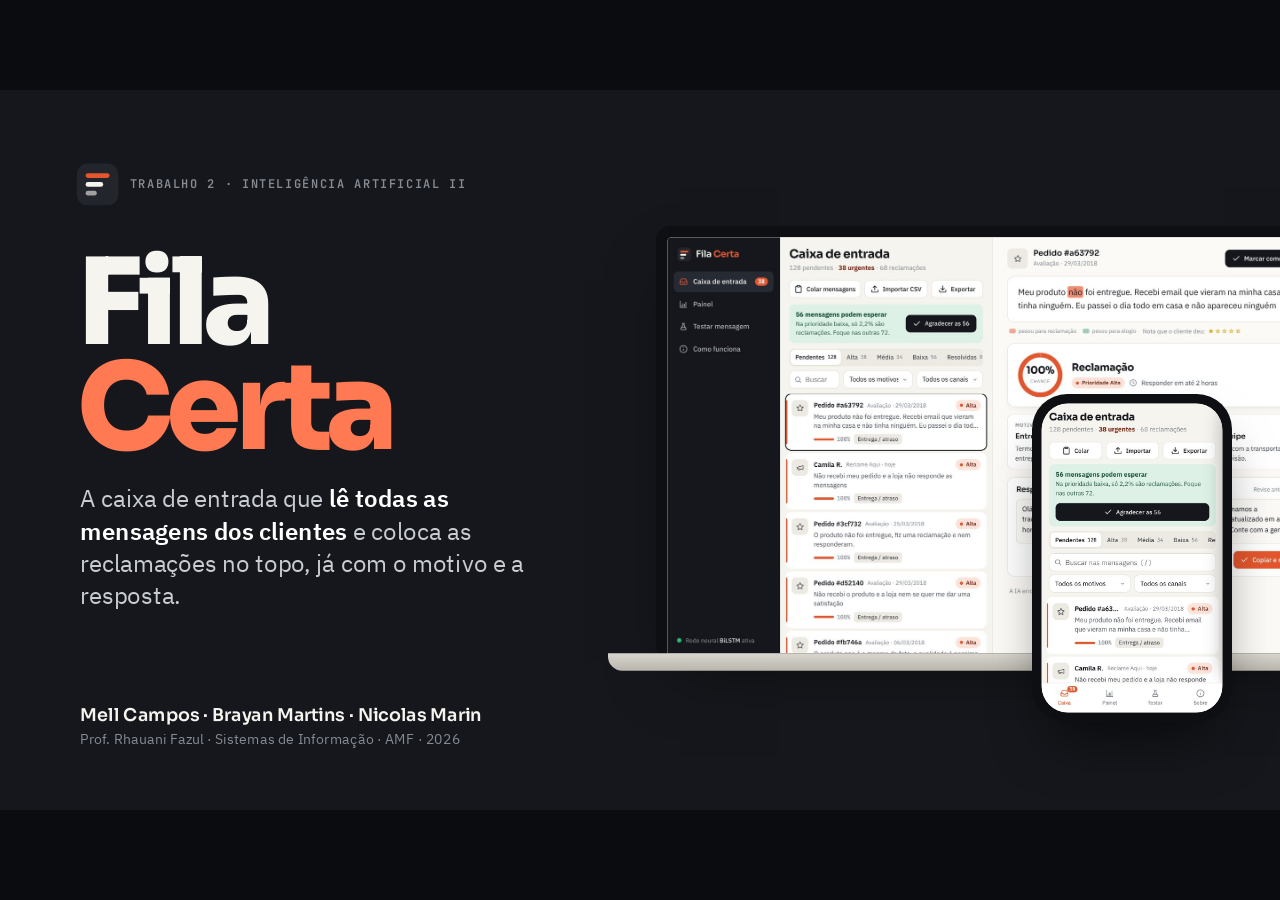
==== commit 9aa57849: "Fila Certa vira app web: caixa de entrada, resposta sugerida, painel e alertas - App web próprio (Fa" ====
--- a/docs/Apresentacao_Fila_Certa.html
+++ b/docs/Apresentacao_Fila_Certa.html
@@ -3,512 +3,479 @@
 <head>
 <meta charset="utf-8">
 <meta name="viewport" content="width=device-width, initial-scale=1">
-<title>Fila Certa - Trabalho 2 de IA II</title>
+<title>Fila Certa</title>
 <style>
-@font-face{font-family:"Sora";src:url([data-uri]) format("woff2");font-weight:400;font-style:normal;font-display:block}
-@font-face{font-family:"Sora";src:url([data-uri]) format("woff2");font-weight:600;font-style:normal;font-display:block}
-@font-face{font-family:"Sora";src:url([data-uri]) format("woff2");font-weight:700;font-style:normal;font-display:block}
-@font-face{font-family:"Sora";src:url([data-uri]) format("woff2");font-weight:800;font-style:normal;font-display:block}
-@font-face{font-family:"IBM Plex Sans";src:url([data-uri]) format("woff2");font-weight:400;font-style:normal;font-display:block}
-@font-face{font-family:"IBM Plex Sans";src:url([data-uri]) format("woff2");font-weight:500;font-style:normal;font-display:block}
-@font-face{font-family:"IBM Plex Sans";src:url([data-uri]) format("woff2");font-weight:600;font-style:normal;font-display:block}
-@font-face{font-family:"JetBrains Mono";src:url([data-uri]) format("woff2");font-weight:500;font-style:normal;font-display:block}
-@font-face{font-family:"JetBrains Mono";src:url([data-uri]) format("woff2");font-weight:700;font-style:normal;font-display:block}
+@font-face{font-family:"Sora";src:url([data-uri]) format("woff2");font-weight:400;font-display:block}
+@font-face{font-family:"Sora";src:url([data-uri]) format("woff2");font-weight:600;font-display:block}
+@font-face{font-family:"Sora";src:url([data-uri]) format("woff2");font-weight:700;font-display:block}
+@font-face{font-family:"Sora";src:url([data-uri]) format("woff2");font-weight:800;font-display:block}
+@font-face{font-family:"IBM Plex Sans";src:url([data-uri]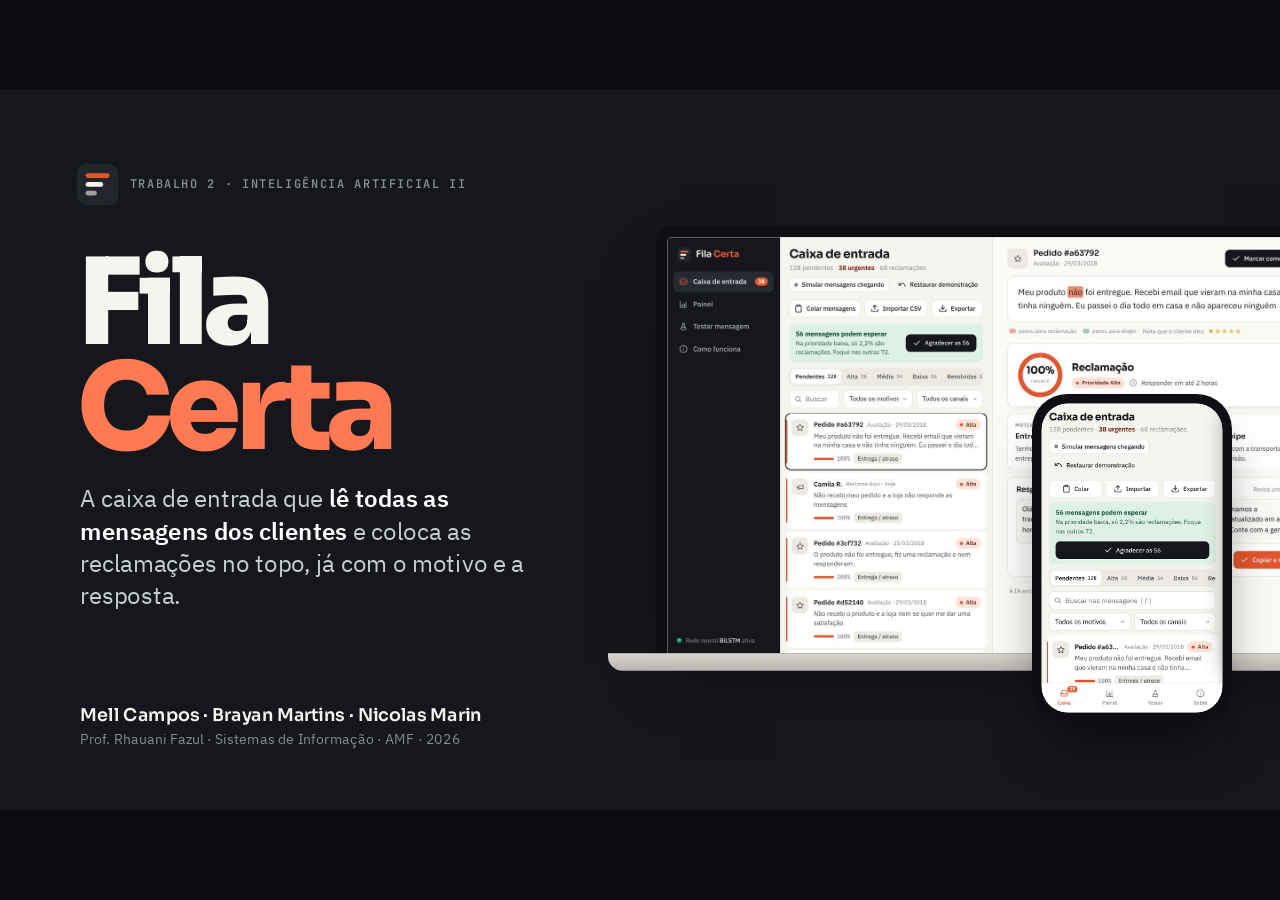
==== commit c3756d6e: "Prints atualizados do app na apresentação e no README" ====
--- a/docs/Apresentacao_Fila_Certa.html
+++ b/docs/Apresentacao_Fila_Certa.html
@@ -235,8 +235,8 @@
   <h1>Fila<br><b>Certa</b></h1>
   <p class="tag">A caixa de entrada que <strong>lê todas as mensagens dos clientes</strong> e coloca as reclamações no topo, já com o motivo e a resposta.</p>
   <div class="quem"><b>Mell Campos · Brayan Martins · Nicolas Marin</b>Prof. Rhauani Fazul · Sistemas de Informação · AMF · 2026</div>
-  <div class="note"><div class="tela"><img src="[data-uri]